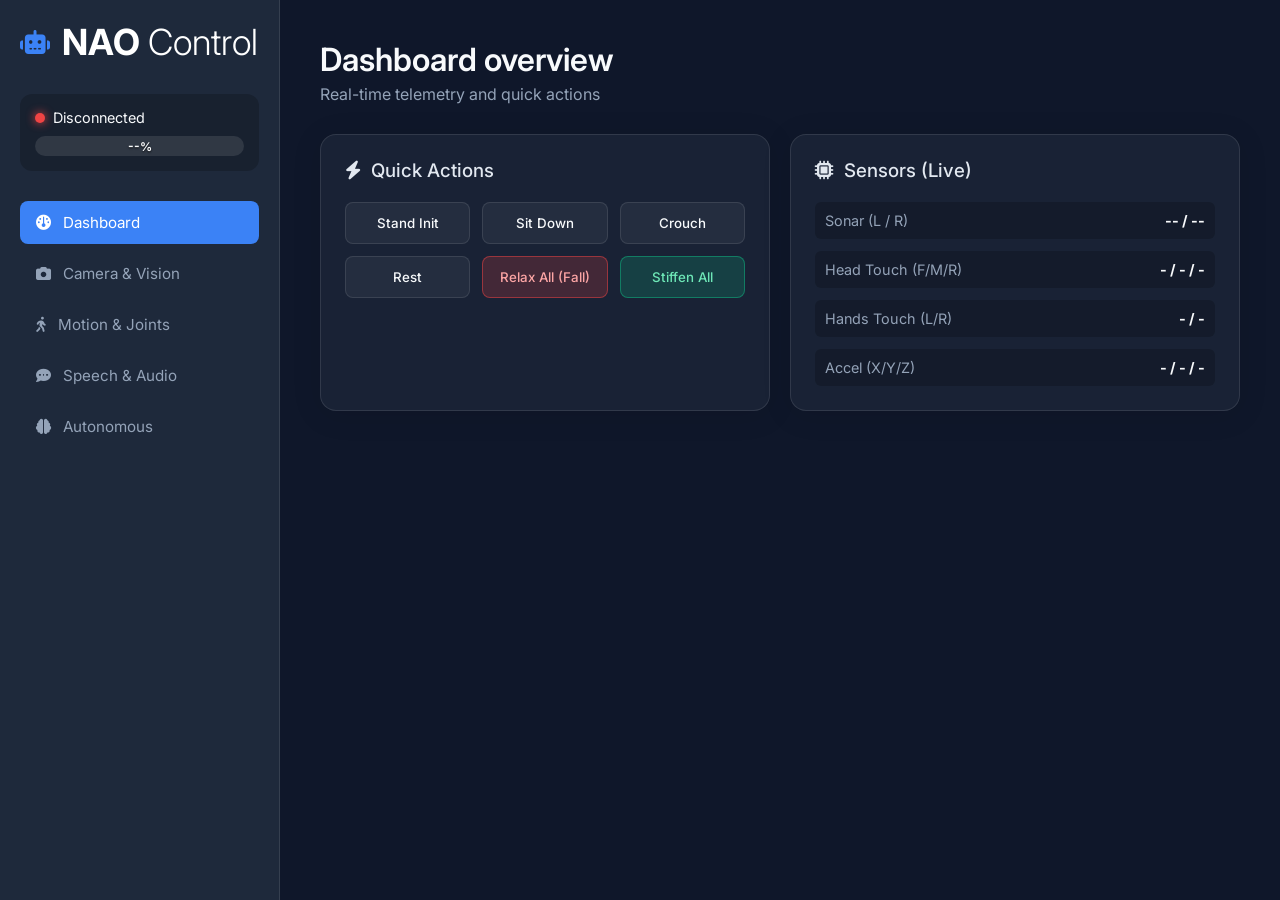
==== projects/nao/panel/index.html @ a7edfa4d "feat(core,abilities,docs): integrate autonomous cognitive cron, AST code graph, VAD sensory loop, an" ====
<!DOCTYPE html>
<html lang="es">
<head>
    <meta charset="UTF-8">
    <meta name="viewport" content="width=device-width, initial-scale=1.0">
    <title>NAO Control Center</title>
    <link href="https://fonts.googleapis.com/css2?family=Inter:wght@300;400;500;600;700&display=swap" rel="stylesheet">
    <link rel="stylesheet" href="https://cdnjs.cloudflare.com/ajax/libs/font-awesome/6.4.0/css/all.min.css">
    <link rel="stylesheet" href="style.css">
</head>
<body>
    <div class="app-container">
        <!-- Sidebar -->
        <aside class="sidebar">
            <div class="brand">
                <i class="fa-solid fa-robot"></i>
                <h2>NAO <span>Control</span></h2>
            </div>
            
            <div class="connection-card">
                <div class="status-indicator">
                    <div class="dot" id="conn-dot"></div>
                    <span id="conn-text">Disconnected</span>
                </div>
                <div class="battery-wrapper">
                    <div class="battery-level" id="batt-level"></div>
                    <span id="batt-text">--%</span>
                </div>
            </div>

            <nav class="main-nav">
                <button class="nav-btn active" data-target="dashboard"><i class="fa-solid fa-gauge"></i> Dashboard</button>
                <button class="nav-btn" data-target="camera"><i class="fa-solid fa-camera"></i> Camera & Vision</button>
                <button class="nav-btn" data-target="motion"><i class="fa-solid fa-person-walking"></i> Motion & Joints</button>
                <button class="nav-btn" data-target="speech"><i class="fa-solid fa-comment-dots"></i> Speech & Audio</button>
                <button class="nav-btn" data-target="autonomous"><i class="fa-solid fa-brain"></i> Autonomous</button>
            </nav>
        </aside>

        <!-- Main Content -->
        <main class="main-content">
            <!-- Dashboard View -->
            <section id="dashboard" class="view active">
                <header>
                    <h1>Dashboard overview</h1>
                    <p>Real-time telemetry and quick actions</p>
                </header>

                <div class="grid dashboard-grid">
                    <div class="card">
                        <h3><i class="fa-solid fa-bolt"></i> Quick Actions</h3>
                        <div class="action-grid">
                            <button class="action-btn" onclick="apiCall('posture', {name: 'StandInit'})">Stand Init</button>
                            <button class="action-btn" onclick="apiCall('posture', {name: 'Sit'})">Sit Down</button>
                            <button class="action-btn" onclick="apiCall('posture', {name: 'Crouch'})">Crouch</button>
                            <button class="action-btn" onclick="apiCall('posture', {name: 'Rest'})">Rest</button>
                            <button class="action-btn danger" onclick="apiCall('set_stiffness', {name: 'Body', stiffness: 0.0})">Relax All (Fall)</button>
                            <button class="action-btn success" onclick="apiCall('set_stiffness', {name: 'Body', stiffness: 1.0})">Stiffen All</button>
                        </div>
                    </div>

                    <div class="card">
                        <h3><i class="fa-solid fa-microchip"></i> Sensors (Live)</h3>
                        <div class="sensor-list">
                            <div class="sensor-item">
                                <span>Sonar (L / R)</span>
                                <strong id="val-sonar">-- / --</strong>
                            </div>
                            <div class="sensor-item">
                                <span>Head Touch (F/M/R)</span>
                                <strong id="val-head-touch">- / - / -</strong>
                            </div>
                            <div class="sensor-item">
                                <span>Hands Touch (L/R)</span>
                                <strong id="val-hands-touch">- / -</strong>
                            </div>
                            <div class="sensor-item">
                                <span>Accel (X/Y/Z)</span>
                                <strong id="val-accel">- / - / -</strong>
                            </div>
                        </div>
                    </div>
                </div>
            </section>

            <!-- Speech View -->
            <section id="speech" class="view">
                <header>
                    <h1>Speech & Audio</h1>
                    <p>Make NAO speak and listen</p>
                </header>
                <div class="card">
                    <h3>Text to Speech</h3>
                    <div class="input-group">
                        <textarea id="tts-text" placeholder="Type something for NAO to say..."></textarea>
                    </div>
                    <div class="input-row">
                        <select id="tts-lang">
                            <option value="Spanish">Spanish</option>
                            <option value="English">English</option>
                        </select>
                        <label><input type="checkbox" id="tts-animated" checked> Animated Speech</label>
                        <button class="primary-btn" onclick="speak()">Speak</button>
                    </div>
                </div>
                
                <div class="card mt-4">
                    <h3>LED Control</h3>
                    <div class="action-grid">
                        <button class="action-btn" onclick="apiCall('leds', {color: 0xFFFFFF})">White</button>
                        <button class="action-btn" style="background:#ff3333;color:white" onclick="apiCall('leds', {color: 0xFF0000})">Red</button>
                        <button class="action-btn" style="background:#33cc33;color:white" onclick="apiCall('leds', {color: 0x00FF00})">Green</button>
                        <button class="action-btn" style="background:#3366ff;color:white" onclick="apiCall('leds', {color: 0x0000FF})">Blue</button>
                        <button class="action-btn" onclick="apiCall('leds_off')">Turn Off</button>
                    </div>
                </div>
            </section>

            <!-- Camera View -->
            <section id="camera" class="view">
                <header>
                    <h1>Camera & Vision</h1>
                    <p>Live feed from NAO's cameras</p>
                </header>
                <div class="card camera-card">
                    <div class="camera-feed">
                        <img id="cam-img" src="" alt="Camera feed will appear here" style="display:none;">
                        <div id="cam-placeholder"><i class="fa-solid fa-camera"></i></div>
                    </div>
                    <div class="camera-controls">
                        <button class="primary-btn" onclick="captureImage()"><i class="fa-solid fa-camera"></i> Capture Frame</button>
                        <button class="action-btn" id="stream-btn" onclick="toggleStream()"><i class="fa-solid fa-video"></i> Start Stream</button>
                    </div>
                </div>
            </section>
            
            <!-- Motion View -->
            <section id="motion" class="view">
                <header>
                    <h1>Motion & Joints</h1>
                    <p>Direct control over motors</p>
                </header>
                <div class="card">
                    <h3>Head Control</h3>
                    <div class="joint-controls">
                        <div class="slider-group">
                            <label>HeadYaw (Left/Right)</label>
                            <input type="range" min="-2.0" max="2.0" step="0.1" value="0" onchange="setAngle('HeadYaw', this.value)">
                        </div>
                        <div class="slider-group">
                            <label>HeadPitch (Up/Down)</label>
                            <input type="range" min="-0.6" max="0.5" step="0.1" value="0" onchange="setAngle('HeadPitch', this.value)">
                        </div>
                    </div>
                </div>
            </section>
            
            <!-- Autonomous View -->
            <section id="autonomous" class="view">
                <header>
                    <h1>Kindergarten Teacher Mode</h1>
                    <p>Turn NAO into an autonomous AI agent backed by WIS</p>
                </header>
                <div class="card auto-card">
                    <div class="auto-status">
                        <div class="brain-icon" id="brain-indicator"><i class="fa-solid fa-brain"></i></div>
                        <h2 id="auto-state-text">Idle</h2>
                        <p>When activated, NAO will listen for voices, process them via WIS, and respond autonomously with gestures.</p>
                    </div>
                    <div class="auto-controls">
                        <button class="primary-btn lg" id="btn-auto-start" onclick="startAutonomous()">Start Teacher Mode</button>
                        <button class="action-btn danger lg" id="btn-auto-stop" onclick="stopAutonomous()" style="display:none;">Stop Mode</button>
                    </div>
                </div>
            </section>

        </main>
    </div>

    <script src="panel.js"></script>
</body>
</html>
---- projects/nao/panel/style.css ----
:root {
    --bg-dark: #0f172a;
    --bg-panel: #1e293b;
    --bg-card: rgba(30, 41, 59, 0.7);
    --primary: #3b82f6;
    --primary-hover: #2563eb;
    --success: #10b981;
    --danger: #ef4444;
    --text-main: #f8fafc;
    --text-muted: #94a3b8;
    --border: rgba(255, 255, 255, 0.1);
    --glass-blur: blur(12px);
}

* {
    margin: 0;
    padding: 0;
    box-sizing: border-box;
    font-family: 'Inter', sans-serif;
}

body {
    background-color: var(--bg-dark);
    color: var(--text-main);
    height: 100vh;
    overflow: hidden;
}

.app-container {
    display: flex;
    height: 100vh;
}

/* Sidebar */
.sidebar {
    width: 280px;
    background-color: var(--bg-panel);
    border-right: 1px solid var(--border);
    display: flex;
    flex-direction: column;
    padding: 20px;
}

.brand {
    display: flex;
    align-items: center;
    gap: 12px;
    font-size: 1.5rem;
    margin-bottom: 30px;
    color: white;
}

.brand i {
    color: var(--primary);
}

.brand span {
    font-weight: 300;
}

.connection-card {
    background: rgba(0,0,0,0.2);
    border-radius: 12px;
    padding: 15px;
    margin-bottom: 30px;
}

.status-indicator {
    display: flex;
    align-items: center;
    gap: 8px;
    margin-bottom: 10px;
    font-size: 0.9rem;
}

.dot {
    width: 10px;
    height: 10px;
    border-radius: 50%;
    background: var(--danger);
    box-shadow: 0 0 10px var(--danger);
    transition: 0.3s;
}

.dot.connected {
    background: var(--success);
    box-shadow: 0 0 10px var(--success);
}

.battery-wrapper {
    height: 20px;
    background: rgba(255,255,255,0.1);
    border-radius: 10px;
    position: relative;
    overflow: hidden;
    display: flex;
    align-items: center;
    justify-content: center;
    font-size: 0.75rem;
    font-weight: bold;
}

.battery-level {
    position: absolute;
    left: 0;
    top: 0;
    height: 100%;
    width: 0%;
    background: var(--success);
    transition: width 1s ease;
    z-index: 1;
}

.battery-wrapper span {
    position: relative;
    z-index: 2;
    text-shadow: 0px 1px 2px rgba(0,0,0,0.8);
}

/* Navigation */
.main-nav {
    display: flex;
    flex-direction: column;
    gap: 8px;
}

.nav-btn {
    background: transparent;
    border: none;
    color: var(--text-muted);
    text-align: left;
    padding: 12px 16px;
    border-radius: 8px;
    cursor: pointer;
    font-size: 0.95rem;
    display: flex;
    align-items: center;
    gap: 12px;
    transition: all 0.2s;
}

.nav-btn:hover {
    background: rgba(255,255,255,0.05);
    color: white;
}

.nav-btn.active {
    background: var(--primary);
    color: white;
}

/* Main Content */
.main-content {
    flex: 1;
    overflow-y: auto;
    padding: 40px;
    position: relative;
}

.view {
    display: none;
    animation: fadeIn 0.3s ease;
}

.view.active {
    display: block;
}

@keyframes fadeIn {
    from { opacity: 0; transform: translateY(10px); }
    to { opacity: 1; transform: translateY(0); }
}

header {
    margin-bottom: 30px;
}

header h1 {
    font-size: 2rem;
    font-weight: 600;
    margin-bottom: 5px;
}

header p {
    color: var(--text-muted);
}

/* Cards & Grid */
.grid {
    display: grid;
    grid-template-columns: repeat(auto-fit, minmax(300px, 1fr));
    gap: 20px;
}

.card {
    background: var(--bg-card);
    backdrop-filter: var(--glass-blur);
    -webkit-backdrop-filter: var(--glass-blur);
    border: 1px solid var(--border);
    border-radius: 16px;
    padding: 24px;
    box-shadow: 0 4px 30px rgba(0, 0, 0, 0.1);
}

.card h3 {
    margin-bottom: 20px;
    font-weight: 500;
    display: flex;
    align-items: center;
    gap: 10px;
    color: #e2e8f0;
}

.action-grid {
    display: grid;
    grid-template-columns: repeat(auto-fit, minmax(120px, 1fr));
    gap: 12px;
}

/* Buttons */
button {
    font-family: inherit;
    cursor: pointer;
    transition: 0.2s;
}

.action-btn {
    background: rgba(255,255,255,0.05);
    border: 1px solid var(--border);
    color: var(--text-main);
    padding: 12px;
    border-radius: 8px;
    font-weight: 500;
}

.action-btn:hover {
    background: rgba(255,255,255,0.1);
    transform: translateY(-2px);
}

.primary-btn {
    background: var(--primary);
    border: none;
    color: white;
    padding: 12px 24px;
    border-radius: 8px;
    font-weight: 600;
}

.primary-btn:hover {
    background: var(--primary-hover);
    transform: translateY(-2px);
}

.primary-btn.lg {
    padding: 16px 32px;
    font-size: 1.1rem;
}

.danger {
    background: rgba(239, 68, 68, 0.2);
    color: #fca5a5;
    border-color: rgba(239, 68, 68, 0.5);
}
.danger:hover { background: var(--danger); color: white; }

.success {
    background: rgba(16, 185, 129, 0.2);
    color: #6ee7b7;
    border-color: rgba(16, 185, 129, 0.5);
}
.success:hover { background: var(--success); color: white; }

/* Inputs */
.input-group {
    margin-bottom: 15px;
}
textarea {
    width: 100%;
    background: rgba(0,0,0,0.2);
    border: 1px solid var(--border);
    color: white;
    padding: 12px;
    border-radius: 8px;
    resize: vertical;
    min-height: 80px;
}
.input-row {
    display: flex;
    align-items: center;
    gap: 15px;
}
select {
    background: rgba(0,0,0,0.2);
    border: 1px solid var(--border);
    color: white;
    padding: 10px;
    border-radius: 8px;
}

/* Sensors */
.sensor-list {
    display: flex;
    flex-direction: column;
    gap: 12px;
}
.sensor-item {
    display: flex;
    justify-content: space-between;
    padding: 10px;
    background: rgba(0,0,0,0.2);
    border-radius: 6px;
    font-size: 0.9rem;
}
.sensor-item span { color: var(--text-muted); }

/* Camera */
.camera-card {
    display: flex;
    flex-direction: column;
    align-items: center;
}
.camera-feed {
    width: 100%;
    max-width: 640px;
    aspect-ratio: 4/3;
    background: black;
    border-radius: 12px;
    display: flex;
    align-items: center;
    justify-content: center;
    overflow: hidden;
    margin-bottom: 20px;
    border: 2px solid var(--border);
}
.camera-feed img {
    width: 100%;
    height: 100%;
    object-fit: contain;
}
#cam-placeholder {
    font-size: 3rem;
    color: var(--text-muted);
}
.camera-controls {
    display: flex;
    gap: 15px;
}

/* Autonomous */
.auto-card {
    text-align: center;
    padding: 40px;
}
.brain-icon {
    font-size: 4rem;
    color: var(--text-muted);
    margin-bottom: 20px;
    transition: 0.5s;
}
.brain-icon.active {
    color: var(--primary);
    filter: drop-shadow(0 0 20px var(--primary));
    animation: pulse 2s infinite;
}
@keyframes pulse {
    0% { transform: scale(1); }
    50% { transform: scale(1.1); }
    100% { transform: scale(1); }
}

/* Sliders */
.slider-group { margin-bottom: 15px; }
.slider-group label { display: block; margin-bottom: 8px; color: var(--text-muted); font-size: 0.9rem; }
input[type=range] { width: 100%; accent-color: var(--primary); }

.mt-4 { margin-top: 24px; }
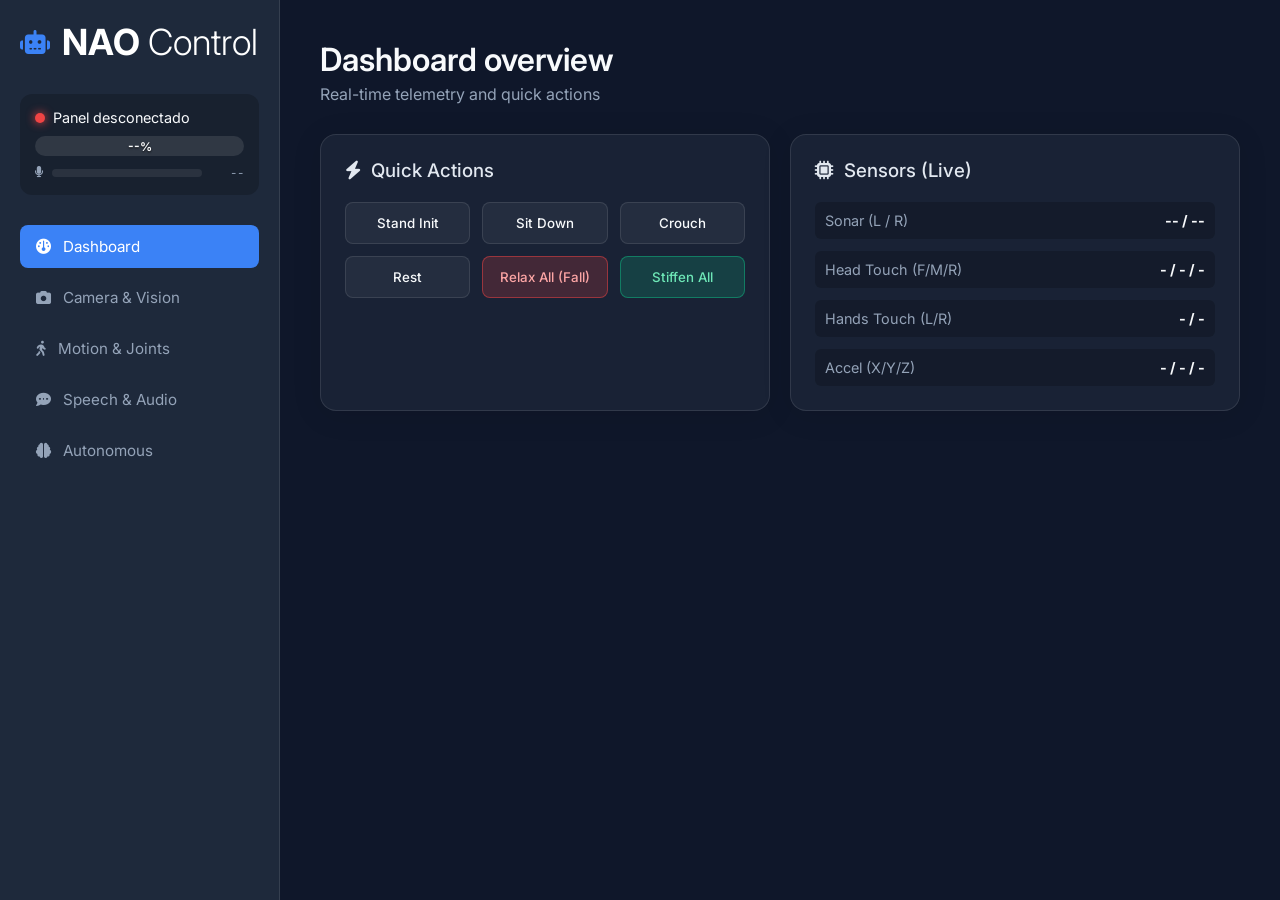
==== commit 8e15a490: "feat: actualizaciones de componentes clave y estabilizacion - Tests ejecutados exitosamente (135 tes" ====
--- a/projects/nao/panel/index.html
+++ b/projects/nao/panel/index.html
@@ -26,6 +26,11 @@
                     <div class="battery-level" id="batt-level"></div>
                     <span id="batt-text">--%</span>
                 </div>
+                <div class="mic-mini">
+                    <i class="fa-solid fa-microphone" id="mic-mini-icon"></i>
+                    <div class="meter mini"><div class="meter-fill" id="mic-mini-fill"></div></div>
+                    <span id="mic-mini-text">--</span>
+                </div>
             </div>
 
             <nav class="main-nav">
@@ -103,6 +108,65 @@
                         <button class="primary-btn" onclick="speak()">Speak</button>
                     </div>
                 </div>
+
+                <div class="card mt-4">
+                    <h3><i class="fa-solid fa-volume-high"></i> Speaker Volume</h3>
+                    <div class="volume-row">
+                        <i class="fa-solid fa-volume-low"></i>
+                        <input type="range" id="vol-slider" min="0" max="100" step="5" value="50"
+                               oninput="onVolumeInput(this.value)">
+                        <i class="fa-solid fa-volume-high"></i>
+                        <span class="vol-value" id="vol-value">--%</span>
+                    </div>
+                    <div class="action-grid mt-2">
+                        <button class="action-btn" id="mute-btn" onclick="toggleMute()">
+                            <i class="fa-solid fa-volume-xmark"></i> Mute
+                        </button>
+                        <button class="action-btn" onclick="refreshVolume()">
+                            <i class="fa-solid fa-rotate"></i> Read from NAO
+                        </button>
+                        <button class="action-btn" onclick="apiCall('speak', {text: 'Asi de fuerte hablo ahora', language: 'Spanish'})">
+                            <i class="fa-solid fa-bullhorn"></i> Test
+                        </button>
+                    </div>
+                    <p class="hint" id="vol-hint">El nivel se aplica al mover el deslizador.</p>
+                </div>
+
+                <div class="card mt-4">
+                    <h3><i class="fa-solid fa-microphone-lines"></i> Microphones (live)</h3>
+                    <div class="mic-status-row">
+                        <span class="pill" id="mic-pill">Sin datos</span>
+                        <span class="hint" id="mic-source"></span>
+                    </div>
+                    <div class="mic-bars">
+                        <div class="mic-bar">
+                            <span>Front</span>
+                            <div class="meter"><div class="meter-fill" id="mic-front"></div></div>
+                            <code id="mic-front-val">0</code>
+                        </div>
+                        <div class="mic-bar">
+                            <span>Rear</span>
+                            <div class="meter"><div class="meter-fill" id="mic-rear"></div></div>
+                            <code id="mic-rear-val">0</code>
+                        </div>
+                        <div class="mic-bar">
+                            <span>Left</span>
+                            <div class="meter"><div class="meter-fill" id="mic-left"></div></div>
+                            <code id="mic-left-val">0</code>
+                        </div>
+                        <div class="mic-bar">
+                            <span>Right</span>
+                            <div class="meter"><div class="meter-fill" id="mic-right"></div></div>
+                            <code id="mic-right-val">0</code>
+                        </div>
+                    </div>
+                    <div class="action-grid mt-2">
+                        <button class="primary-btn" id="mic-test-btn" onclick="micTest()">
+                            <i class="fa-solid fa-ear-listen"></i> Test hearing (6s)
+                        </button>
+                    </div>
+                    <p class="hint" id="mic-test-status">Si las barras se mueven al hablar, NAO te esta oyendo.</p>
+                </div>
                 
                 <div class="card mt-4">
                     <h3>LED Control</h3>
@@ -131,6 +195,11 @@
                         <button class="primary-btn" onclick="captureImage()"><i class="fa-solid fa-camera"></i> Capture Frame</button>
                         <button class="action-btn" id="stream-btn" onclick="toggleStream()"><i class="fa-solid fa-video"></i> Start Stream</button>
                     </div>
+                    <div class="cam-tweaks">
+                        <label><input type="checkbox" id="cam-swap" onchange="captureImage()"> Swap R/B (si los colores salen raros)</label>
+                        <label><input type="checkbox" id="cam-flip" onchange="captureImage()"> Flip vertical (si sale boca abajo)</label>
+                    </div>
+                    <p class="hint" id="cam-status"></p>
                 </div>
             </section>
             
--- a/projects/nao/panel/style.css
+++ b/projects/nao/panel/style.css
@@ -347,6 +347,22 @@
     gap: 15px;
 }
 
+.cam-tweaks {
+    display: flex;
+    flex-wrap: wrap;
+    gap: 18px;
+    margin-top: 16px;
+    font-size: 0.85rem;
+    color: var(--text-muted);
+}
+.cam-tweaks label {
+    display: flex;
+    align-items: center;
+    gap: 8px;
+    cursor: pointer;
+}
+.cam-tweaks input[type=checkbox] { accent-color: var(--primary); }
+
 /* Autonomous */
 .auto-card {
     text-align: center;
@@ -375,3 +391,103 @@
 input[type=range] { width: 100%; accent-color: var(--primary); }
 
 .mt-4 { margin-top: 24px; }
+.mt-2 { margin-top: 12px; }
+
+/* Audio: speaker volume */
+.volume-row {
+    display: flex;
+    align-items: center;
+    gap: 14px;
+}
+.volume-row i { color: var(--text-muted); }
+.volume-row input[type=range] { flex: 1; }
+.volume-row input[type=range]::-webkit-slider-thumb { cursor: grab; }
+.vol-value {
+    min-width: 56px;
+    text-align: right;
+    font-variant-numeric: tabular-nums;
+    font-weight: 600;
+    color: var(--primary);
+}
+
+.hint {
+    margin-top: 12px;
+    font-size: 0.82rem;
+    line-height: 1.4;
+    color: var(--text-muted);
+}
+.hint.error { color: #fca5a5; }
+.hint.ok { color: #6ee7b7; }
+
+/* Audio: microphones */
+.mic-status-row {
+    display: flex;
+    align-items: center;
+    gap: 12px;
+    margin-bottom: 16px;
+}
+.mic-status-row .hint { margin-top: 0; }
+
+.pill {
+    display: inline-flex;
+    align-items: center;
+    gap: 6px;
+    padding: 5px 12px;
+    border-radius: 999px;
+    font-size: 0.78rem;
+    font-weight: 600;
+    background: rgba(255,255,255,0.06);
+    color: var(--text-muted);
+    border: 1px solid var(--border);
+}
+.pill.ok { background: rgba(16,185,129,0.18); color: #6ee7b7; border-color: rgba(16,185,129,0.5); }
+.pill.idle { background: rgba(148,163,184,0.12); }
+.pill.fail { background: rgba(239,68,68,0.18); color: #fca5a5; border-color: rgba(239,68,68,0.5); }
+
+.mic-bars {
+    display: flex;
+    flex-direction: column;
+    gap: 10px;
+}
+.mic-bar {
+    display: grid;
+    grid-template-columns: 56px 1fr 64px;
+    align-items: center;
+    gap: 12px;
+    font-size: 0.85rem;
+}
+.mic-bar > span { color: var(--text-muted); }
+.mic-bar code {
+    text-align: right;
+    font-variant-numeric: tabular-nums;
+    color: var(--text-muted);
+    font-size: 0.78rem;
+}
+
+.meter {
+    height: 10px;
+    background: rgba(255,255,255,0.08);
+    border-radius: 999px;
+    overflow: hidden;
+}
+.meter-fill {
+    height: 100%;
+    width: 0%;
+    background: var(--primary);
+    border-radius: 999px;
+    transition: width 0.25s ease, background 0.25s ease;
+}
+.meter.active .meter-fill { background: var(--success); }
+.meter.mini { flex: 1; height: 8px; }
+
+/* Audio: mini indicator in the sidebar */
+.mic-mini {
+    display: flex;
+    align-items: center;
+    gap: 8px;
+    margin-top: 10px;
+    font-size: 0.72rem;
+    color: var(--text-muted);
+}
+.mic-mini i { transition: color 0.25s; }
+.mic-mini span { min-width: 34px; text-align: right; font-variant-numeric: tabular-nums; }
